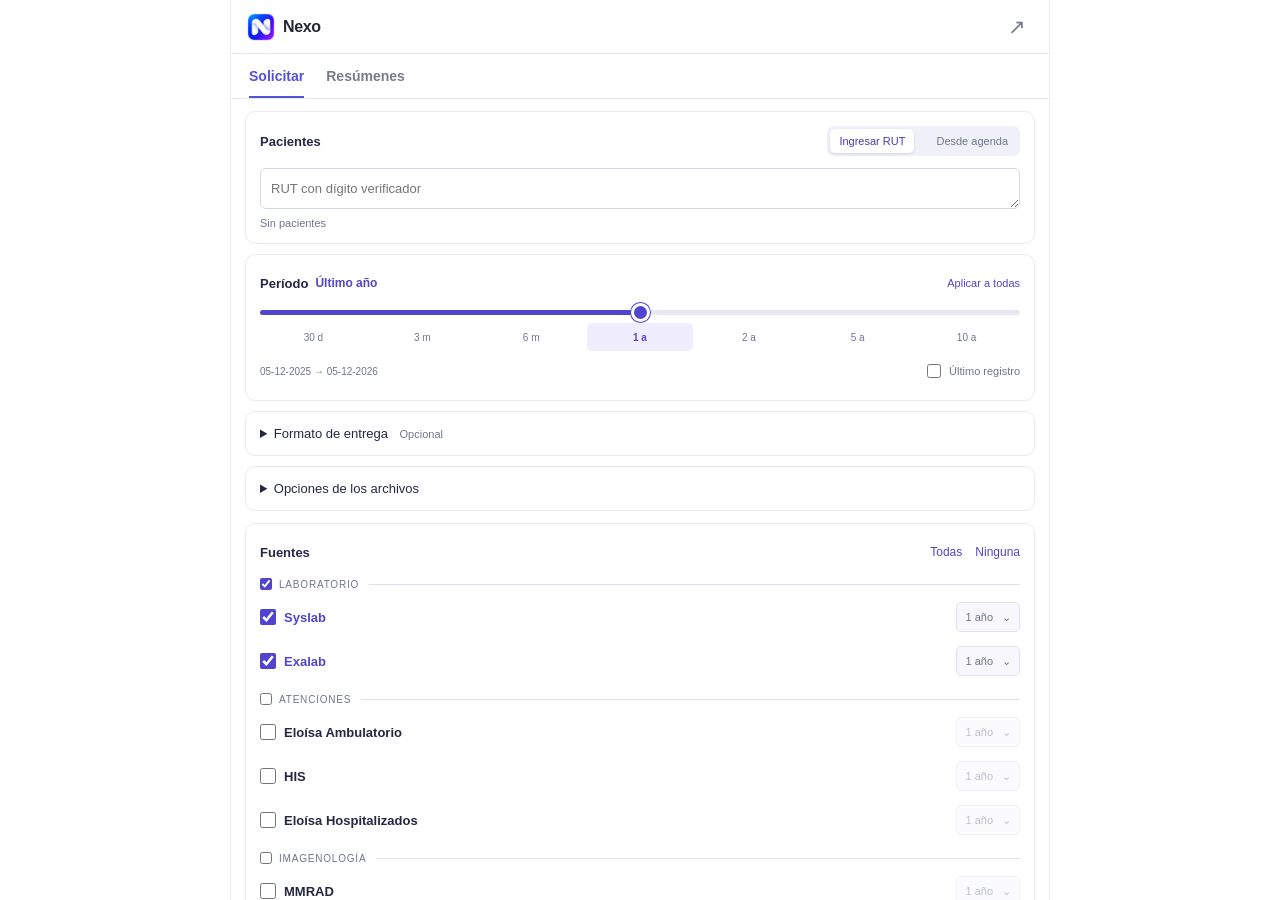
==== laboratorios-descargas/chrome-bridge/panel/index.html @ 76ee9a8b "Add minimalist Eloisa panel and patient summary library" ====
<!doctype html><html lang="es"><head><meta charset="utf-8"><meta name="viewport" content="width=device-width,initial-scale=1"><title>Nexo · Panel clínico</title><link rel="stylesheet" href="panel.css"><script src="../request/clinical_catalog.js" defer></script><script src="library_core.js" defer></script><script src="library_drive.js" defer></script><script src="panel.js" defer></script></head>
<body><header><div class="brand"><img src="../icons/nexo-32.png" width="28" height="28" alt=""><strong>Nexo</strong></div><div class="header-actions"><button id="open-full" class="icon" aria-label="Abrir Nexo en una pestaña" title="Abrir en pestaña">↗</button></div></header>
<nav role="tablist" aria-label="Espacios de Nexo"><button id="tab-request" role="tab" aria-selected="true" aria-controls="view-request">Solicitar</button><button id="tab-library" role="tab" aria-selected="false" aria-controls="view-library" tabindex="-1">Resúmenes</button></nav>
<main><section id="view-request" role="tabpanel" aria-labelledby="tab-request"><iframe id="request-frame" title="Nueva solicitud clínica" src="../request/index.html?embedded=1" allow="clipboard-write"></iframe></section>
<section id="view-library" role="tabpanel" aria-labelledby="tab-library" hidden>
<div id="library-list-view"><div class="search-row"><label class="sr-only" for="patient-search">Buscar paciente por nombre o RUT</label><input id="patient-search" type="search" placeholder="Nombre o RUT" autocomplete="off"><button id="refresh-library" class="icon" aria-label="Actualizar resúmenes" title="Actualizar">↻</button></div><p id="library-status" class="status" role="status"></p><ul id="patient-list" aria-label="Pacientes"></ul><button id="connect-drive" class="link">Conectar carpeta de Drive</button></div>
<article id="summary-view" hidden><div class="patient-heading"><div><h1 id="patient-name"></h1><p id="patient-rut"></p></div><button id="change-patient" class="link">Cambiar</button></div><label id="version-control" hidden><span class="sr-only">Versión del resumen</span><select id="summary-version" aria-label="Versión del resumen"></select></label><p id="summary-date" class="status"></p><p id="summary-status" class="status" role="status"></p><label class="sr-only" for="summary-text">Resumen del paciente seleccionado</label><textarea id="summary-text" readonly spellcheck="false" placeholder="Elige un resumen"></textarea><div class="copy-row"><button id="copy-summary" class="primary" disabled>Copiar resumen</button><span id="copy-status" class="status" role="status"></span></div></article>
<section id="drive-setup" hidden><div class="patient-heading"><h1>Tu carpeta Pacientes</h1><button id="cancel-drive" class="link">Volver</button></div><p>Selecciona «Pacientes» dentro de «Archivos Mac mini» en Google Drive.</p><button id="choose-drive" class="primary">Seleccionar carpeta</button><button id="forget-drive" class="link">Desconectar carpeta</button><p id="setup-status" class="status" role="status"></p></section>
</section></main></body></html>
---- laboratorios-descargas/chrome-bridge/panel/panel.css ----
:root{font:14px/1.45 -apple-system,BlinkMacSystemFont,"Segoe UI",sans-serif;color:#252735;background:#fff;color-scheme:light;--accent:#5551d8;--muted:#777b8b;--line:#e9e9f0}*{box-sizing:border-box}[hidden]{display:none!important}body{margin:0;min-width:280px;height:100dvh;display:flex;flex-direction:column}button,input,select,textarea{font:inherit}button{cursor:pointer;border:0;background:none;color:inherit}button:disabled{cursor:default;opacity:.45}button:focus-visible,input:focus-visible,select:focus-visible,textarea:focus-visible{outline:2px solid #746fed;outline-offset:2px}header{height:54px;display:flex;align-items:center;justify-content:space-between;padding:0 16px;border-bottom:1px solid var(--line);flex-shrink:0}.brand,.header-actions{display:flex;align-items:center;gap:8px}.brand strong{font-size:16px;letter-spacing:-.4px}.icon{width:32px;height:32px;border-radius:9px;font-size:21px;color:var(--muted)}.icon:hover{background:#f4f3fc;color:var(--accent)}nav{display:flex;gap:22px;padding:0 18px;border-bottom:1px solid var(--line);flex-shrink:0}nav button{padding:12px 0 10px;color:var(--muted);border-bottom:2px solid transparent;font-weight:600}nav button[aria-selected=true]{color:var(--accent);border-bottom-color:var(--accent)}main{flex:1;min-height:0}main>section{height:100%;min-height:0}#request-frame{width:100%;height:100%;border:0;display:block}#view-library{padding:16px;overflow:auto}#library-list-view{display:flex;flex-direction:column;min-height:100%}.search-row{display:flex;gap:8px;align-items:center}.search-row input{width:100%;min-width:0;border:1px solid var(--line);border-radius:10px;background:#f8f8fb;padding:10px 12px;outline-offset:1px}input::placeholder{color:#9093a0}.status{color:var(--muted);font-size:12px;line-height:1.5;margin:8px 0;min-height:18px}#patient-list{list-style:none;padding:0;margin:3px 0 18px;flex:1}#patient-list li{border-bottom:1px solid #f0f0f4}#patient-list button{text-align:left;width:100%;padding:12px 5px;border-radius:8px;display:flex;flex-direction:column;gap:3px}#patient-list button:hover{background:#f7f6fd}#patient-list strong{font-size:14px;font-weight:550}#patient-list small{font-size:12px;color:var(--muted)}.link{font-size:12px;color:var(--accent);padding:7px 0;align-self:flex-start}.link:hover{text-decoration:underline}article{height:100%;display:flex;flex-direction:column;min-height:300px}.patient-heading{display:flex;gap:10px;justify-content:space-between;align-items:flex-start}.patient-heading h1,h1{font-size:16px;line-height:1.35;letter-spacing:-.2px;margin:0;font-weight:650}.patient-heading p{font-size:12px;color:var(--muted);margin:4px 0 0}#summary-text{width:100%;flex:1;min-height:180px;border:1px solid var(--line);border-radius:10px;resize:none;background:#fbfbfd;padding:13px;line-height:1.55;font-size:13px;color:#343746}#summary-version{border:1px solid var(--line);background:white;border-radius:8px;padding:7px;width:100%;margin-top:12px}.copy-row{padding-top:12px;display:flex;align-items:center;gap:12px;flex-wrap:wrap}.primary{border:0;background:var(--accent);color:#fff;border-radius:9px;padding:10px 14px;font-weight:550}.primary:hover:enabled{background:#4441bd}.primary:disabled{background:#c8c5e2}.copy-row .status{margin:0}#summary-date:empty,#summary-status:empty{display:none}#drive-setup{padding-top:8px}#drive-setup p{color:var(--muted);font-size:13px}#drive-setup .link{display:block;margin-top:8px}.sr-only{position:absolute;width:1px;height:1px;margin:-1px;padding:0;overflow:hidden;clip-path:inset(50%);white-space:nowrap;border:0}@media(min-width:620px){body{max-width:820px;margin:auto;border-left:1px solid var(--line);border-right:1px solid var(--line)}#view-library{padding:22px 28px}}
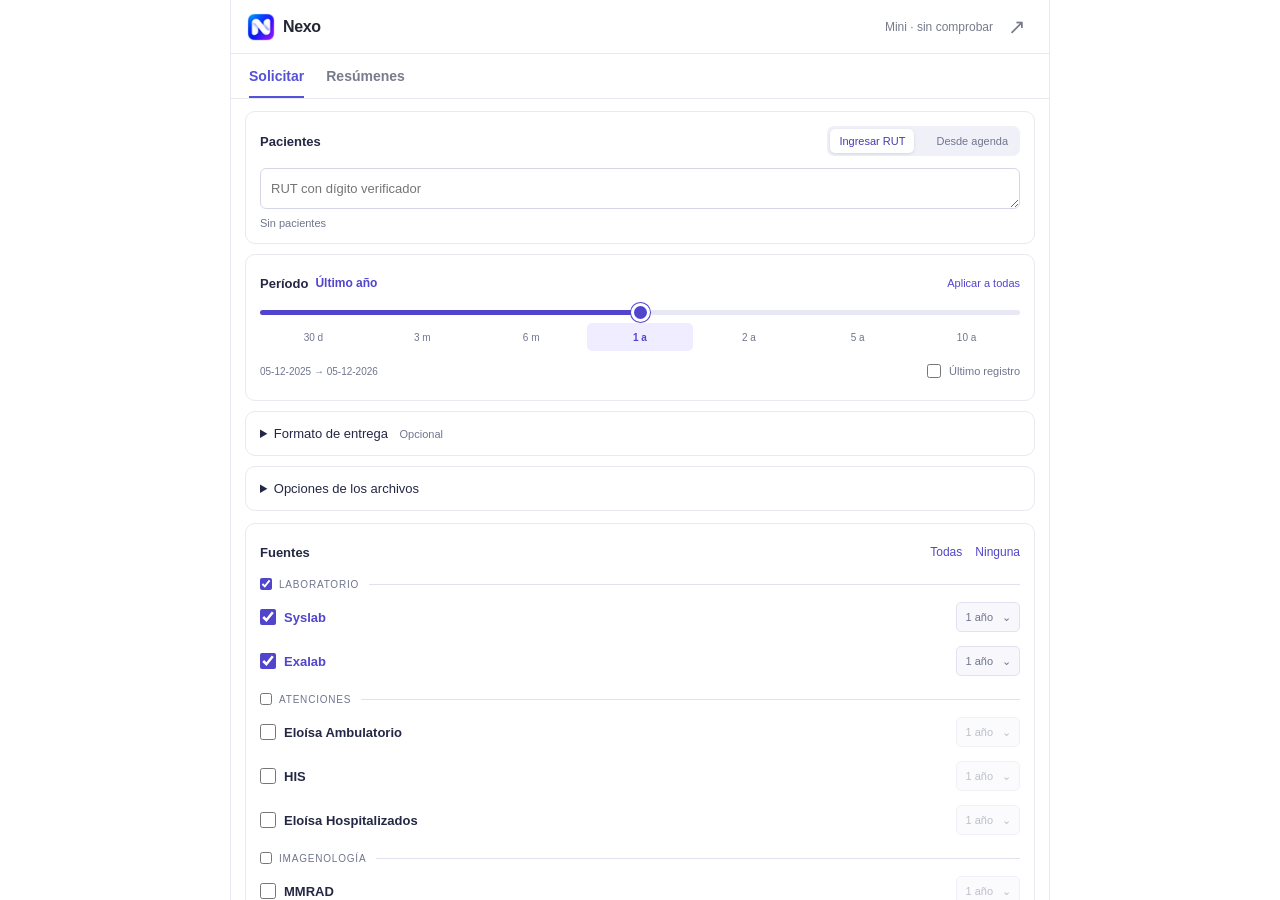
==== commit 396786da: "Expose simple request milestones and bounded Drive status reads" ====
--- a/laboratorios-descargas/chrome-bridge/panel/index.html
+++ b/laboratorios-descargas/chrome-bridge/panel/index.html
@@ -1,5 +1,5 @@
-<!doctype html><html lang="es"><head><meta charset="utf-8"><meta name="viewport" content="width=device-width,initial-scale=1"><title>Nexo · Panel clínico</title><link rel="stylesheet" href="panel.css"><script src="../request/clinical_catalog.js" defer></script><script src="library_core.js" defer></script><script src="library_drive.js" defer></script><script src="panel.js" defer></script></head>
-<body><header><div class="brand"><img src="../icons/nexo-32.png" width="28" height="28" alt=""><strong>Nexo</strong></div><div class="header-actions"><button id="open-full" class="icon" aria-label="Abrir Nexo en una pestaña" title="Abrir en pestaña">↗</button></div></header>
+<!doctype html><html lang="es"><head><meta charset="utf-8"><meta name="viewport" content="width=device-width,initial-scale=1"><title>Nexo · Panel clínico</title><link rel="stylesheet" href="panel.css"><script src="../request/clinical_catalog.js" defer></script><script src="../request/drive_status.js" defer></script><script src="library_core.js" defer></script><script src="library_drive.js" defer></script><script src="panel.js" defer></script></head>
+<body><header><div class="brand"><img src="../icons/nexo-32.png" width="28" height="28" alt=""><strong>Nexo</strong></div><div class="header-actions"><span id="worker-status" class="status" role="status">Mini · sin comprobar</span><button id="open-full" class="icon" aria-label="Abrir Nexo en una pestaña" title="Abrir en pestaña">↗</button></div></header>
 <nav role="tablist" aria-label="Espacios de Nexo"><button id="tab-request" role="tab" aria-selected="true" aria-controls="view-request">Solicitar</button><button id="tab-library" role="tab" aria-selected="false" aria-controls="view-library" tabindex="-1">Resúmenes</button></nav>
 <main><section id="view-request" role="tabpanel" aria-labelledby="tab-request"><iframe id="request-frame" title="Nueva solicitud clínica" src="../request/index.html?embedded=1" allow="clipboard-write"></iframe></section>
 <section id="view-library" role="tabpanel" aria-labelledby="tab-library" hidden>
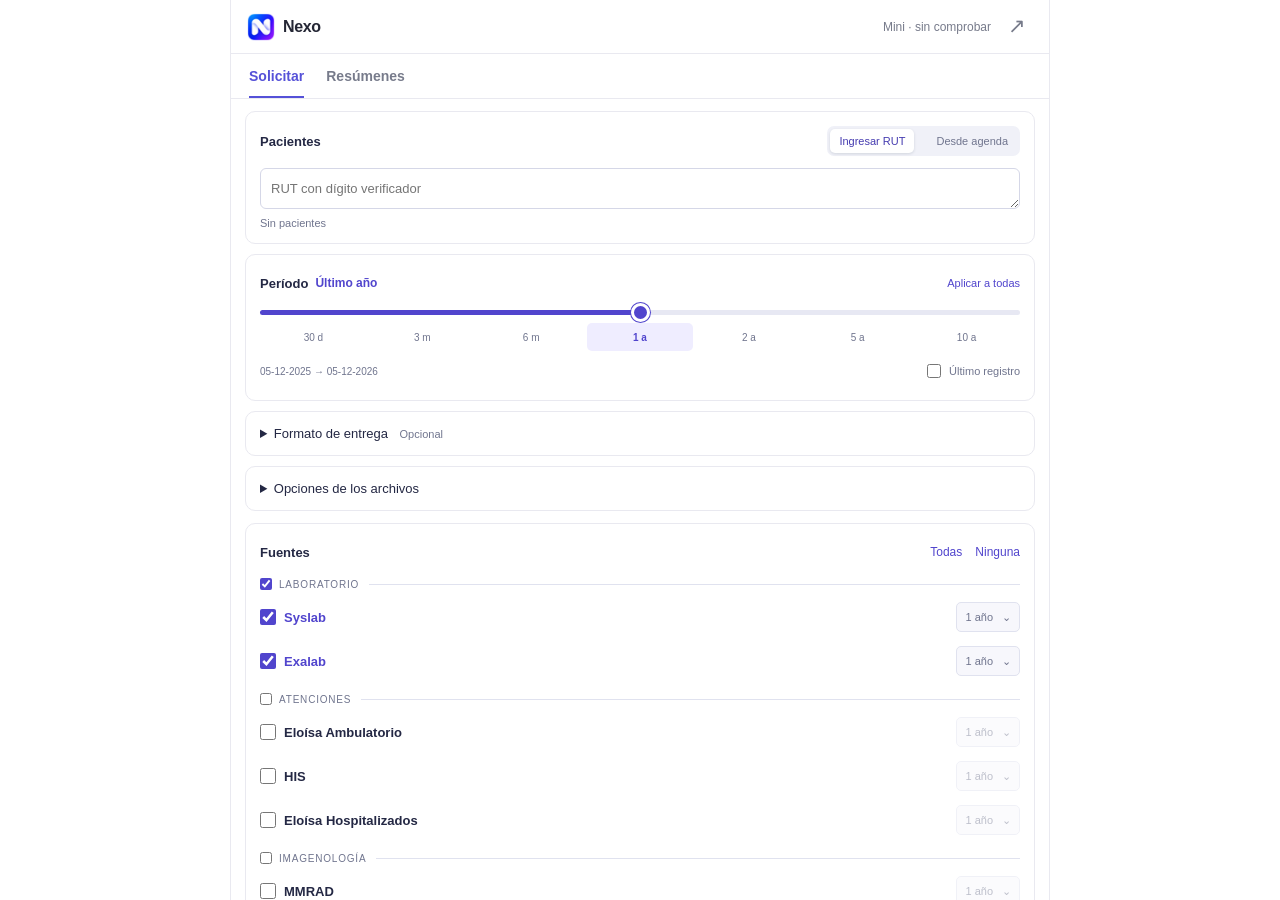
==== commit c7df71db: "Nexo 3.8: estados de conexión y diagnóstico sin datos clínicos" ====
--- a/laboratorios-descargas/chrome-bridge/panel/index.html
+++ b/laboratorios-descargas/chrome-bridge/panel/index.html
@@ -1,9 +1,9 @@
-<!doctype html><html lang="es"><head><meta charset="utf-8"><meta name="viewport" content="width=device-width,initial-scale=1"><title>Nexo · Panel clínico</title><link rel="stylesheet" href="panel.css"><script src="../request/clinical_catalog.js" defer></script><script src="../request/drive_status.js" defer></script><script src="library_core.js" defer></script><script src="library_drive.js" defer></script><script src="panel.js" defer></script></head>
-<body><header><div class="brand"><img src="../icons/nexo-32.png" width="28" height="28" alt=""><strong>Nexo</strong></div><div class="header-actions"><span id="worker-status" class="status" role="status">Mini · sin comprobar</span><button id="open-full" class="icon" aria-label="Abrir Nexo en una pestaña" title="Abrir en pestaña">↗</button></div></header>
+<!doctype html><html lang="es"><head><meta charset="utf-8"><meta name="viewport" content="width=device-width,initial-scale=1"><title>Nexo · Panel clínico</title><link rel="stylesheet" href="panel.css"><script src="../request/clinical_catalog.js" defer></script><script src="../request/drive_status.js" defer></script><script src="library_core.js" defer></script><script src="library_drive.js" defer></script><script src="connectivity.js" defer></script><script src="panel.js" defer></script></head>
+<body><header><div class="brand"><img src="../icons/nexo-32.png" width="28" height="28" alt=""><strong>Nexo</strong></div><div class="header-actions"><details id="connection-details"><summary aria-label="Estado de conexión"><span id="worker-status" class="status" role="status">Mini · sin comprobar</span></summary><div id="connection-info"><strong>Conexión</strong><p><span id="mini-connection"></span><small id="mini-checked"></small></p><p>Drive · <span id="drive-connection"></span><small id="drive-checked"></small></p><small>Sincronización remota sin comprobar</small><button id="connection-reconnect" class="link" hidden>Reconectar Drive</button><button id="copy-diagnostic" class="link">Copiar diagnóstico</button><span id="diagnostic-status" class="status" role="status"></span><textarea id="diagnostic-text" readonly hidden aria-label="Diagnóstico de conexión"></textarea></div></details><button id="open-full" class="icon" aria-label="Abrir Nexo en una pestaña" title="Abrir en pestaña">↗</button></div></header>
 <nav role="tablist" aria-label="Espacios de Nexo"><button id="tab-request" role="tab" aria-selected="true" aria-controls="view-request">Solicitar</button><button id="tab-library" role="tab" aria-selected="false" aria-controls="view-library" tabindex="-1">Resúmenes</button></nav>
 <main><section id="view-request" role="tabpanel" aria-labelledby="tab-request"><iframe id="request-frame" title="Nueva solicitud clínica" src="../request/index.html?embedded=1" allow="clipboard-write"></iframe></section>
 <section id="view-library" role="tabpanel" aria-labelledby="tab-library" hidden>
-<div id="library-list-view"><div class="search-row"><label class="sr-only" for="patient-search">Buscar paciente por nombre o RUT</label><input id="patient-search" type="search" placeholder="Nombre o RUT" autocomplete="off"><button id="refresh-library" class="icon" aria-label="Actualizar resúmenes" title="Actualizar">↻</button></div><p id="library-status" class="status" role="status"></p><ul id="patient-list" aria-label="Pacientes"></ul><button id="connect-drive" class="link">Conectar carpeta de Drive</button></div>
-<article id="summary-view" hidden><div class="patient-heading"><div><h1 id="patient-name"></h1><p id="patient-rut"></p></div><button id="change-patient" class="link">Cambiar</button></div><label id="version-control" hidden><span class="sr-only">Versión del resumen</span><select id="summary-version" aria-label="Versión del resumen"></select></label><p id="summary-date" class="status"></p><p id="summary-status" class="status" role="status"></p><label class="sr-only" for="summary-text">Resumen del paciente seleccionado</label><textarea id="summary-text" readonly spellcheck="false" placeholder="Elige un resumen"></textarea><div class="copy-row"><button id="copy-summary" class="primary" disabled>Copiar resumen</button><span id="copy-status" class="status" role="status"></span></div></article>
-<section id="drive-setup" hidden><div class="patient-heading"><h1>Tu carpeta Pacientes</h1><button id="cancel-drive" class="link">Volver</button></div><p>Selecciona «Pacientes» dentro de «Archivos Mac mini» en Google Drive.</p><button id="choose-drive" class="primary">Seleccionar carpeta</button><button id="forget-drive" class="link">Desconectar carpeta</button><p id="setup-status" class="status" role="status"></p></section>
+<div id="library-list-view"><button id="use-current-patient" class="link" hidden>Usar ficha abierta</button><div class="search-row"><label class="sr-only" for="patient-search">Buscar paciente por nombre o RUT</label><input id="patient-search" type="search" placeholder="Nombre o RUT" autocomplete="off"><button id="refresh-library" class="icon" aria-label="Actualizar resúmenes" title="Actualizar">↻</button></div><p id="library-origin" class="status"></p><p id="library-status" class="status" role="status"></p><button id="retry-library" class="link" hidden>Reintentar conexión</button><ul id="patient-list" aria-label="Pacientes"></ul><button id="connect-drive" class="link">Conectar carpeta de Drive</button></div>
+<article id="summary-view" hidden><div class="patient-heading"><div><h1 id="patient-name"></h1><p id="patient-rut"></p></div><button id="change-patient" class="link">Cambiar</button></div><button id="open-patient-folder" class="link" hidden>Abrir expediente</button><label id="version-control" hidden><span class="sr-only">Versión del resumen</span><select id="summary-version" aria-label="Versión del resumen"></select></label><p id="summary-date" class="status"></p><p id="summary-status" class="status" role="status"></p><div id="summary-notice" class="summary-notice" hidden><span id="summary-notice-text" role="status"></span><button id="apply-update" class="link" hidden>Actualizar resumen</button><button id="summary-reconnect" class="link" hidden>Reconectar Drive</button></div><label class="sr-only" for="summary-text">Resumen del paciente seleccionado</label><textarea id="summary-text" readonly spellcheck="false" placeholder="Elige un resumen"></textarea><div class="copy-row"><button id="copy-summary" class="primary" disabled>Copiar resumen</button><span id="copy-status" class="status" role="status"></span></div></article>
+<section id="drive-setup" hidden><div class="patient-heading"><h1>Resúmenes de Drive</h1><button id="cancel-drive" class="link">Volver</button></div><p>Conecta «Archivos Mac mini → Pacientes» de Google Drive para escritorio. Los textos se leen desde su copia sincronizada.</p><button id="reconnect-drive" class="primary" hidden>Reconectar carpeta</button><button id="choose-drive" class="link">Seleccionar carpeta</button><button id="forget-drive" class="link">Desconectar carpeta</button><p id="setup-status" class="status" role="status"></p></section>
 </section></main></body></html>
--- a/laboratorios-descargas/chrome-bridge/panel/panel.css
+++ b/laboratorios-descargas/chrome-bridge/panel/panel.css
@@ -1 +1,7 @@
 :root{font:14px/1.45 -apple-system,BlinkMacSystemFont,"Segoe UI",sans-serif;color:#252735;background:#fff;color-scheme:light;--accent:#5551d8;--muted:#777b8b;--line:#e9e9f0}*{box-sizing:border-box}[hidden]{display:none!important}body{margin:0;min-width:280px;height:100dvh;display:flex;flex-direction:column}button,input,select,textarea{font:inherit}button{cursor:pointer;border:0;background:none;color:inherit}button:disabled{cursor:default;opacity:.45}button:focus-visible,input:focus-visible,select:focus-visible,textarea:focus-visible{outline:2px solid #746fed;outline-offset:2px}header{height:54px;display:flex;align-items:center;justify-content:space-between;padding:0 16px;border-bottom:1px solid var(--line);flex-shrink:0}.brand,.header-actions{display:flex;align-items:center;gap:8px}.brand strong{font-size:16px;letter-spacing:-.4px}.icon{width:32px;height:32px;border-radius:9px;font-size:21px;color:var(--muted)}.icon:hover{background:#f4f3fc;color:var(--accent)}nav{display:flex;gap:22px;padding:0 18px;border-bottom:1px solid var(--line);flex-shrink:0}nav button{padding:12px 0 10px;color:var(--muted);border-bottom:2px solid transparent;font-weight:600}nav button[aria-selected=true]{color:var(--accent);border-bottom-color:var(--accent)}main{flex:1;min-height:0}main>section{height:100%;min-height:0}#request-frame{width:100%;height:100%;border:0;display:block}#view-library{padding:16px;overflow:auto}#library-list-view{display:flex;flex-direction:column;min-height:100%}.search-row{display:flex;gap:8px;align-items:center}.search-row input{width:100%;min-width:0;border:1px solid var(--line);border-radius:10px;background:#f8f8fb;padding:10px 12px;outline-offset:1px}input::placeholder{color:#9093a0}.status{color:var(--muted);font-size:12px;line-height:1.5;margin:8px 0;min-height:18px}#patient-list{list-style:none;padding:0;margin:3px 0 18px;flex:1}#patient-list li{border-bottom:1px solid #f0f0f4}#patient-list button{text-align:left;width:100%;padding:12px 5px;border-radius:8px;display:flex;flex-direction:column;gap:3px}#patient-list button:hover{background:#f7f6fd}#patient-list strong{font-size:14px;font-weight:550}#patient-list small{font-size:12px;color:var(--muted)}.link{font-size:12px;color:var(--accent);padding:7px 0;align-self:flex-start}.link:hover{text-decoration:underline}article{height:100%;display:flex;flex-direction:column;min-height:300px}.patient-heading{display:flex;gap:10px;justify-content:space-between;align-items:flex-start}.patient-heading h1,h1{font-size:16px;line-height:1.35;letter-spacing:-.2px;margin:0;font-weight:650}.patient-heading p{font-size:12px;color:var(--muted);margin:4px 0 0}#summary-text{width:100%;flex:1;min-height:180px;border:1px solid var(--line);border-radius:10px;resize:none;background:#fbfbfd;padding:13px;line-height:1.55;font-size:13px;color:#343746}#summary-version{border:1px solid var(--line);background:white;border-radius:8px;padding:7px;width:100%;margin-top:12px}.copy-row{padding-top:12px;display:flex;align-items:center;gap:12px;flex-wrap:wrap}.primary{border:0;background:var(--accent);color:#fff;border-radius:9px;padding:10px 14px;font-weight:550}.primary:hover:enabled{background:#4441bd}.primary:disabled{background:#c8c5e2}.copy-row .status{margin:0}#summary-date:empty,#summary-status:empty{display:none}#drive-setup{padding-top:8px}#drive-setup p{color:var(--muted);font-size:13px}#drive-setup .link{display:block;margin-top:8px}.sr-only{position:absolute;width:1px;height:1px;margin:-1px;padding:0;overflow:hidden;clip-path:inset(50%);white-space:nowrap;border:0}@media(min-width:620px){body{max-width:820px;margin:auto;border-left:1px solid var(--line);border-right:1px solid var(--line)}#view-library{padding:22px 28px}}
+
+#library-origin{margin:12px 0 0}#library-origin:empty{display:none}#library-origin+#library-status{margin-top:2px}
+
+.summary-notice{background:#f5f3ff;border:1px solid #e8e4fb;border-radius:9px;padding:9px 11px;margin-bottom:10px;font-size:12px;color:#514a7c;display:flex;align-items:center;justify-content:space-between;gap:8px;flex-wrap:wrap}.summary-notice .link{padding:2px 0;white-space:nowrap}
+
+#connection-details{position:relative}#connection-details summary{cursor:pointer;list-style:none;padding:6px 2px;border-radius:6px}#connection-details summary::-webkit-details-marker{display:none}#connection-details summary:focus-visible{outline:2px solid var(--accent)}#connection-info{position:absolute;right:-35px;top:36px;z-index:5;width:min(290px,calc(100vw - 32px));padding:15px;background:white;border:1px solid var(--line);border-radius:12px;box-shadow:0 8px 24px #25273518;font-size:12px}#connection-info p{margin:10px 0}#connection-info small{display:block;color:var(--muted);font-size:11px}#connection-info .link{display:block}#diagnostic-status{display:block;min-height:0}#diagnostic-text{width:100%;height:110px;font-size:11px;border:1px solid var(--line);border-radius:6px;padding:6px}
